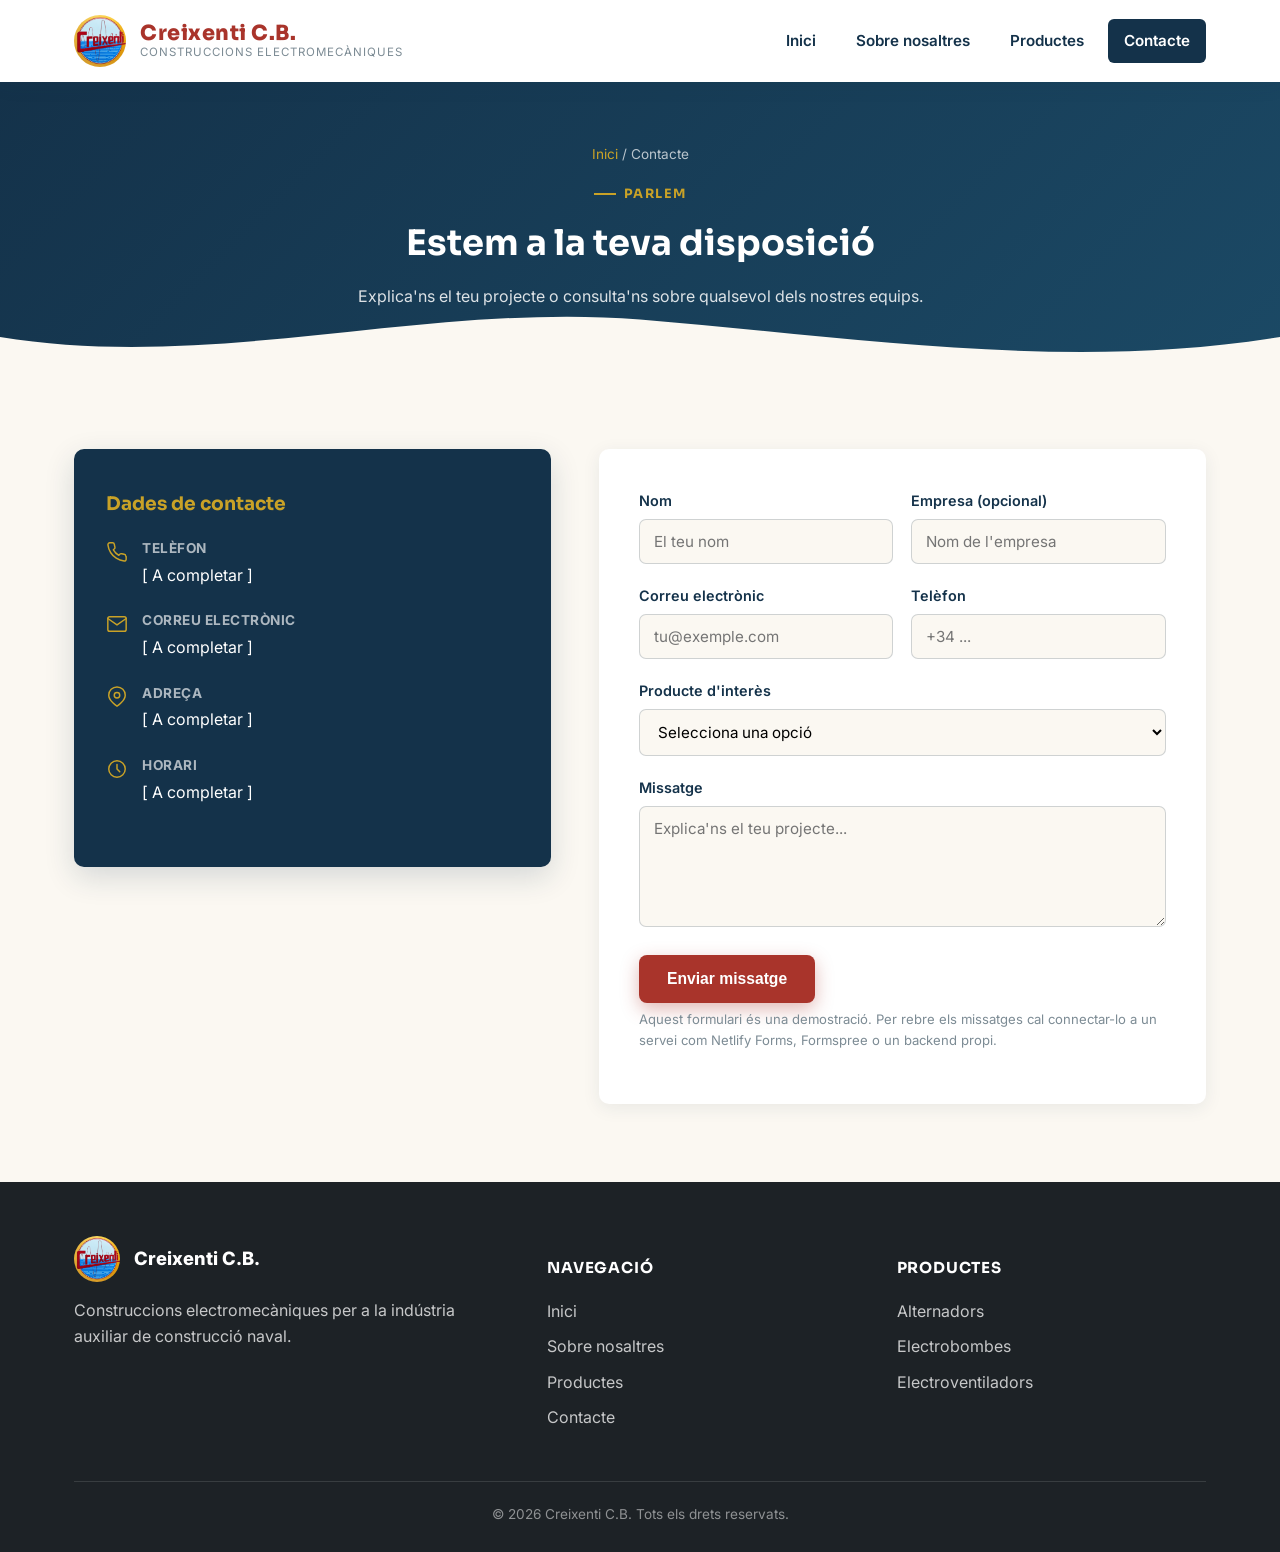
==== contacte.html @ 97d3668b "Crea la nova web de Creixenti C.B. Web estatica amb Inici, Sobre nosaltres, Productes i Contacte, am" ====
<!DOCTYPE html>
<html lang="ca" class="no-js">
<head>
<meta charset="UTF-8">
<script>document.documentElement.classList.replace("no-js","js");</script>
<meta name="viewport" content="width=device-width, initial-scale=1.0">
<title>Contacte — Creixenti C.B.</title>
<meta name="description" content="Contacta amb Creixenti C.B. per a consultes sobre alternadors, electrobombes i electroventiladors per a la indústria naval.">
<link rel="icon" href="images/logo-creixenticb.jpeg">
<link rel="preconnect" href="https://fonts.googleapis.com">
<link rel="preconnect" href="https://fonts.gstatic.com" crossorigin>
<link href="https://fonts.googleapis.com/css2?family=Sora:wght@600;700;800&family=Inter:wght@400;500;600;700&display=swap" rel="stylesheet">
<link rel="stylesheet" href="css/styles.css">
</head>
<body>

<header class="site-header">
  <div class="container">
    <a href="index.html" class="brand">
      <img src="images/logo-creixenticb.jpeg" alt="Logotip Creixenti C.B.">
      <span class="brand-text">
        <span class="brand-name">Creixenti C.B.</span>
        <span class="brand-tagline">Construccions Electromecàniques</span>
      </span>
    </a>
    <nav class="main-nav">
      <a href="index.html">Inici</a>
      <a href="sobre-nosaltres.html">Sobre nosaltres</a>
      <a href="productes.html">Productes</a>
      <a href="contacte.html" class="active">Contacte</a>
    </nav>
    <button class="nav-toggle" aria-label="Obrir menú">
      <span></span><span></span><span></span>
    </button>
  </div>
</header>
<div class="nav-overlay"></div>

<div class="page-header">
  <div class="container">
    <div class="breadcrumb"><a href="index.html">Inici</a> / Contacte</div>
    <span class="section-eyebrow">Parlem</span>
    <h1>Estem a la teva disposició</h1>
    <p>Explica'ns el teu projecte o consulta'ns sobre qualsevol dels nostres equips.</p>
  </div>
  <div class="wave-divider">
    <svg viewBox="0 0 1440 80" preserveAspectRatio="none"><path d="M0,40 C240,80 480,0 720,20 C960,40 1200,80 1440,40 L1440,80 L0,80 Z" fill="#FBF8F2"></path></svg>
  </div>
</div>

<section>
  <div class="container contact-layout">

    <div class="contact-info-card reveal">
      <h3>Dades de contacte</h3>

      <div class="contact-item">
        <svg class="icon" viewBox="0 0 24 24" fill="none" stroke="currentColor" stroke-width="1.6" stroke-linecap="round" stroke-linejoin="round">
          <path d="M22 16.9v3a2 2 0 0 1-2.2 2 19.8 19.8 0 0 1-8.6-3.1 19.5 19.5 0 0 1-6-6A19.8 19.8 0 0 1 2.1 4.2 2 2 0 0 1 4.1 2h3a2 2 0 0 1 2 1.7c.1.9.3 1.8.6 2.7a2 2 0 0 1-.5 2.1L8 9.6a16 16 0 0 0 6 6l1-1.2a2 2 0 0 1 2.1-.5c.9.3 1.8.5 2.7.6a2 2 0 0 1 1.7 2Z"></path>
        </svg>
        <div>
          <strong>Telèfon</strong>
          <span>[ A completar ]</span>
        </div>
      </div>

      <div class="contact-item">
        <svg class="icon" viewBox="0 0 24 24" fill="none" stroke="currentColor" stroke-width="1.6" stroke-linecap="round" stroke-linejoin="round">
          <rect x="2" y="4" width="20" height="16" rx="2"></rect>
          <path d="m22 6-10 7L2 6"></path>
        </svg>
        <div>
          <strong>Correu electrònic</strong>
          <span>[ A completar ]</span>
        </div>
      </div>

      <div class="contact-item">
        <svg class="icon" viewBox="0 0 24 24" fill="none" stroke="currentColor" stroke-width="1.6" stroke-linecap="round" stroke-linejoin="round">
          <path d="M21 10c0 6-9 12-9 12s-9-6-9-12a9 9 0 0 1 18 0Z"></path>
          <circle cx="12" cy="10" r="3"></circle>
        </svg>
        <div>
          <strong>Adreça</strong>
          <span>[ A completar ]</span>
        </div>
      </div>

      <div class="contact-item">
        <svg class="icon" viewBox="0 0 24 24" fill="none" stroke="currentColor" stroke-width="1.6" stroke-linecap="round" stroke-linejoin="round">
          <circle cx="12" cy="12" r="9"></circle>
          <path d="M12 7v5l3 3"></path>
        </svg>
        <div>
          <strong>Horari</strong>
          <span>[ A completar ]</span>
        </div>
      </div>

    </div>

    <div class="contact-form reveal">
      <div class="form-success">Gràcies pel teu missatge! Ens posarem en contacte amb tu el més aviat possible.</div>
      <form>
        <div class="form-row">
          <div class="form-group">
            <label for="nom">Nom</label>
            <input type="text" id="nom" name="nom" placeholder="El teu nom" required>
          </div>
          <div class="form-group">
            <label for="empresa">Empresa (opcional)</label>
            <input type="text" id="empresa" name="empresa" placeholder="Nom de l'empresa">
          </div>
        </div>
        <div class="form-row">
          <div class="form-group">
            <label for="email">Correu electrònic</label>
            <input type="email" id="email" name="email" placeholder="tu@exemple.com" required>
          </div>
          <div class="form-group">
            <label for="telefon">Telèfon</label>
            <input type="tel" id="telefon" name="telefon" placeholder="+34 ...">
          </div>
        </div>
        <div class="form-group">
          <label for="producte">Producte d'interès</label>
          <select id="producte" name="producte">
            <option value="">Selecciona una opció</option>
            <option value="alternadors">Alternadors</option>
            <option value="electrobombes">Electrobombes</option>
            <option value="electroventiladors">Electroventiladors</option>
            <option value="altres">Altres consultes</option>
          </select>
        </div>
        <div class="form-group">
          <label for="missatge">Missatge</label>
          <textarea id="missatge" name="missatge" rows="5" placeholder="Explica'ns el teu projecte..." required></textarea>
        </div>
        <button type="submit" class="btn btn-primary">Enviar missatge</button>
        <p class="form-note">Aquest formulari és una demostració. Per rebre els missatges cal connectar-lo a un servei com Netlify Forms, Formspree o un backend propi.</p>
      </form>
    </div>

  </div>
</section>

<footer class="site-footer">
  <div class="container">
    <div class="footer-grid">
      <div>
        <div class="footer-brand">
          <img src="images/logo-creixenticb.jpeg" alt="Creixenti C.B.">
          <span>Creixenti C.B.</span>
        </div>
        <p>Construccions electromecàniques per a la indústria auxiliar de construcció naval.</p>
      </div>
      <div>
        <h4>Navegació</h4>
        <ul>
          <li><a href="index.html">Inici</a></li>
          <li><a href="sobre-nosaltres.html">Sobre nosaltres</a></li>
          <li><a href="productes.html">Productes</a></li>
          <li><a href="contacte.html">Contacte</a></li>
        </ul>
      </div>
      <div>
        <h4>Productes</h4>
        <ul>
          <li><a href="productes.html#alternadors">Alternadors</a></li>
          <li><a href="productes.html#electrobombes">Electrobombes</a></li>
          <li><a href="productes.html#electroventiladors">Electroventiladors</a></li>
        </ul>
      </div>
    </div>
    <div class="footer-bottom">
      &copy; <span id="year"></span> Creixenti C.B. Tots els drets reservats.
    </div>
  </div>
</footer>

<script src="js/script.js"></script>
<script>document.getElementById("year").textContent = new Date().getFullYear();</script>
</body>
</html>
---- css/styles.css ----
/* ============================================
   Creixenti C.B. — Estils globals
   Paleta extreta del logotip:
   Daurat #C9A227 · Vermell #A9342B · Blau #1B4965 · Gris #7C8B94
   ============================================ */

:root {
  --color-gold: #C9A227;
  --color-gold-dark: #A5821C;
  --color-red: #A9342B;
  --color-red-dark: #832620;
  --color-navy: #14324A;
  --color-navy-light: #1B4965;
  --color-grey: #7C8B94;
  --color-cream: #FBF8F2;
  --color-ink: #1D2226;
  --color-white: #FFFFFF;

  --font-base: "Inter", -apple-system, BlinkMacSystemFont, "Segoe UI", Roboto, Helvetica, Arial, sans-serif;
  --font-heading: "Sora", var(--font-base);

  --max-width: 1180px;
  --radius: 10px;
  --shadow: 0 4px 18px rgba(20, 50, 74, 0.08);
  --shadow-strong: 0 10px 30px rgba(20, 50, 74, 0.16);
}

* {
  box-sizing: border-box;
}

html {
  scroll-behavior: smooth;
}

body {
  margin: 0;
  font-family: var(--font-base);
  color: var(--color-ink);
  background: var(--color-cream);
  line-height: 1.6;
}

img {
  max-width: 100%;
  display: block;
}

h1, h2, h3, h4,
.brand-name, .stat-number,
.hero-eyebrow, .section-eyebrow, .product-tag {
  font-family: var(--font-heading);
}

@media (prefers-reduced-motion: reduce) {
  * {
    animation-duration: 0.001ms !important;
    animation-iteration-count: 1 !important;
    transition-duration: 0.001ms !important;
    scroll-behavior: auto !important;
  }
}

a {
  color: inherit;
}

.container {
  width: 100%;
  max-width: var(--max-width);
  margin: 0 auto;
  padding: 0 24px;
}

/* ---------- Header ---------- */

.site-header {
  position: sticky;
  top: 0;
  z-index: 100;
  background: var(--color-white);
  box-shadow: var(--shadow);
  transition: box-shadow 0.25s ease;
}

.site-header.scrolled {
  box-shadow: 0 10px 28px rgba(20, 50, 74, 0.16);
}

.site-header .container {
  display: flex;
  align-items: center;
  justify-content: space-between;
  height: 82px;
  transition: height 0.25s ease;
}

.site-header.scrolled .container {
  height: 68px;
}

.brand {
  display: flex;
  align-items: center;
  gap: 14px;
  text-decoration: none;
  color: var(--color-navy);
}

.brand img {
  height: 52px;
  width: 52px;
  border-radius: 50%;
  object-fit: cover;
}

.brand-text {
  display: flex;
  flex-direction: column;
  line-height: 1.15;
}

.brand-name {
  font-weight: 800;
  font-size: 1.3rem;
  color: var(--color-red);
  letter-spacing: 0.5px;
}

.brand-tagline {
  font-size: 0.72rem;
  color: var(--color-grey);
  text-transform: uppercase;
  letter-spacing: 1px;
}

.main-nav {
  display: flex;
  gap: 8px;
}

.main-nav a {
  text-decoration: none;
  font-weight: 600;
  font-size: 0.95rem;
  color: var(--color-navy);
  padding: 10px 16px;
  border-radius: 6px;
  transition: background 0.2s ease, color 0.2s ease;
}

.main-nav a:hover,
.main-nav a.active {
  background: var(--color-navy);
  color: var(--color-white);
}

.nav-toggle {
  display: none;
  flex-direction: column;
  gap: 5px;
  background: none;
  border: none;
  cursor: pointer;
  padding: 8px;
  z-index: 111;
}

.nav-toggle span {
  width: 26px;
  height: 3px;
  background: var(--color-navy);
  border-radius: 2px;
  transition: transform 0.25s ease, opacity 0.2s ease;
}

.nav-toggle.active span:nth-child(1) {
  transform: translateY(8px) rotate(45deg);
}

.nav-toggle.active span:nth-child(2) {
  opacity: 0;
}

.nav-toggle.active span:nth-child(3) {
  transform: translateY(-8px) rotate(-45deg);
}

.nav-overlay {
  position: fixed;
  inset: 0;
  background: rgba(14, 32, 46, 0.5);
  opacity: 0;
  pointer-events: none;
  transition: opacity 0.25s ease;
  z-index: 105;
}

.nav-overlay.visible {
  opacity: 1;
  pointer-events: auto;
}

body.nav-locked {
  overflow: hidden;
}

/* ---------- Hero ---------- */

.hero {
  background: linear-gradient(135deg, var(--color-navy) 0%, var(--color-navy-light) 60%, #276187 100%);
  color: var(--color-white);
  padding: 90px 0 100px;
  position: relative;
  overflow: hidden;
}

.hero::after {
  content: "";
  position: absolute;
  inset: 0;
  background-image:
    repeating-linear-gradient(180deg, rgba(255,255,255,0.05) 0px, rgba(255,255,255,0.05) 2px, transparent 2px, transparent 26px);
  pointer-events: none;
}

.hero .container {
  position: relative;
  z-index: 1;
  display: flex;
  align-items: center;
  gap: 56px;
  flex-wrap: wrap;
}

.hero-blob {
  position: absolute;
  border-radius: 50%;
  filter: blur(60px);
  z-index: 0;
  pointer-events: none;
}

.hero-blob-gold {
  width: 320px;
  height: 320px;
  top: -100px;
  right: 8%;
  background: radial-gradient(circle, rgba(201, 162, 39, 0.35), transparent 70%);
}

.hero-blob-blue {
  width: 380px;
  height: 380px;
  bottom: -160px;
  left: -80px;
  background: radial-gradient(circle, rgba(124, 139, 148, 0.3), transparent 70%);
}

.hero-content {
  flex: 1 1 420px;
}

.hero-eyebrow {
  display: inline-block;
  background: var(--color-gold);
  color: var(--color-ink);
  font-weight: 700;
  font-size: 0.78rem;
  text-transform: uppercase;
  letter-spacing: 1px;
  padding: 6px 14px;
  border-radius: 30px;
  margin-bottom: 18px;
}

.hero h1 {
  font-size: clamp(2rem, 4.2vw, 2.9rem);
  line-height: 1.15;
  margin: 0 0 18px;
}

.hero p {
  font-size: 1.1rem;
  color: rgba(255,255,255,0.88);
  max-width: 540px;
  margin: 0 0 30px;
}

.hero-logo-wrap {
  flex: 0 0 auto;
  display: flex;
  align-items: center;
  justify-content: center;
}

.hero-logo-wrap img {
  width: 220px;
  height: 220px;
  border-radius: 50%;
  object-fit: cover;
  box-shadow: var(--shadow-strong);
  border: 6px solid rgba(255,255,255,0.15);
}

/* ---------- Buttons ---------- */

.btn {
  display: inline-flex;
  align-items: center;
  gap: 8px;
  padding: 13px 26px;
  border-radius: 8px;
  font-weight: 700;
  text-decoration: none;
  font-size: 0.98rem;
  border: 2px solid transparent;
  cursor: pointer;
  transition: transform 0.15s ease, box-shadow 0.15s ease, background 0.15s ease;
}

.btn:hover {
  transform: translateY(-2px);
}

.btn-primary {
  background: var(--color-red);
  color: var(--color-white);
  box-shadow: 0 6px 18px rgba(169, 52, 43, 0.35);
}

.btn-primary:hover {
  background: var(--color-red-dark);
}

.btn-secondary {
  background: transparent;
  color: var(--color-white);
  border-color: rgba(255,255,255,0.6);
}

.btn-secondary:hover {
  background: rgba(255,255,255,0.12);
}

.btn-gold {
  background: var(--color-gold);
  color: var(--color-ink);
  box-shadow: 0 6px 18px rgba(201, 162, 39, 0.35);
}

.btn-gold:hover {
  background: var(--color-gold-dark);
}

/* ---------- Sections ---------- */

section {
  padding: 78px 0;
}

.section-alt {
  background: var(--color-white);
}

.section-header {
  text-align: center;
  max-width: 680px;
  margin: 0 auto 48px;
}

.section-eyebrow {
  color: var(--color-red);
  font-weight: 700;
  text-transform: uppercase;
  letter-spacing: 1.5px;
  font-size: 0.8rem;
}

.section-header h2 {
  font-size: 2rem;
  color: var(--color-navy);
  margin: 10px 0 14px;
}

.section-header p {
  color: var(--color-grey);
  font-size: 1.05rem;
}

.section-eyebrow::before {
  content: "";
  display: inline-block;
  width: 22px;
  height: 2px;
  margin-right: 8px;
  vertical-align: middle;
  background: currentColor;
}

/* ---------- Wave dividers ---------- */

.wave-divider {
  position: absolute;
  left: 0;
  right: 0;
  bottom: -1px;
  line-height: 0;
  z-index: 1;
  pointer-events: none;
}

.wave-divider svg {
  width: 100%;
  height: 70px;
  display: block;
}

/* ---------- Scroll reveal ---------- */

.reveal {
  transition: opacity 0.7s ease, transform 0.7s ease;
}

html.js .reveal {
  opacity: 0;
  transform: translateY(28px);
}

html.js .reveal.is-visible {
  opacity: 1;
  transform: none;
}

.grid-3 .reveal:nth-child(2),
.values-grid .reveal:nth-child(2) { transition-delay: 0.08s; }
.grid-3 .reveal:nth-child(3),
.values-grid .reveal:nth-child(3) { transition-delay: 0.16s; }
.values-grid .reveal:nth-child(4) { transition-delay: 0.24s; }
.values-grid .reveal:nth-child(5) { transition-delay: 0.32s; }
.values-grid .reveal:nth-child(6) { transition-delay: 0.4s; }

/* ---------- Cards ---------- */

.grid-3 {
  display: grid;
  grid-template-columns: repeat(3, 1fr);
  gap: 28px;
}

.card {
  background: var(--color-white);
  border-radius: var(--radius);
  padding: 34px 28px;
  box-shadow: var(--shadow);
  transition: transform 0.2s ease, box-shadow 0.2s ease;
  border-top: 4px solid var(--color-gold);
}

.card:hover {
  transform: translateY(-6px);
  box-shadow: var(--shadow-strong);
}

.icon-badge {
  width: 64px;
  height: 64px;
  border-radius: 16px;
  background: linear-gradient(135deg, rgba(201, 162, 39, 0.18), rgba(20, 50, 74, 0.08));
  display: flex;
  align-items: center;
  justify-content: center;
  margin-bottom: 20px;
  transition: transform 0.3s ease;
}

.card:hover .icon-badge {
  transform: scale(1.08) rotate(-4deg);
}

.card-icon {
  width: 30px;
  height: 30px;
  color: var(--color-navy);
}

.card h3 {
  color: var(--color-navy);
  font-size: 1.25rem;
  margin: 0 0 12px;
}

.card p {
  color: var(--color-grey);
  margin: 0 0 18px;
  font-size: 0.97rem;
}

.card-link {
  display: inline-flex;
  align-items: center;
  gap: 5px;
  font-weight: 700;
  color: var(--color-red);
  text-decoration: none;
  font-size: 0.92rem;
}

.card-link:hover {
  text-decoration: underline;
}

.card-link .arrow {
  display: inline-block;
  transition: transform 0.2s ease;
}

.card-link:hover .arrow {
  transform: translateX(5px);
}

/* ---------- Stats strip ---------- */

.stats {
  position: relative;
  overflow: hidden;
  background: var(--color-navy);
  color: var(--color-white);
  padding: 44px 0;
}

.stats .container {
  display: grid;
  grid-template-columns: repeat(4, 1fr);
  gap: 24px;
  text-align: center;
}

.stat-number {
  font-size: 2.1rem;
  font-weight: 800;
  color: var(--color-gold);
}

.stat-label {
  font-size: 0.85rem;
  color: rgba(255,255,255,0.75);
  text-transform: uppercase;
  letter-spacing: 0.5px;
  margin-top: 6px;
}

/* ---------- About preview / two-column ---------- */

.two-col {
  display: flex;
  align-items: center;
  gap: 56px;
  flex-wrap: wrap;
}

.two-col > * {
  flex: 1 1 420px;
}

.two-col h2 {
  color: var(--color-navy);
  font-size: 2rem;
  margin-top: 0;
}

.two-col p {
  color: var(--color-grey);
}

.feature-list {
  list-style: none;
  margin: 24px 0;
  padding: 0;
}

.feature-list li {
  display: flex;
  align-items: flex-start;
  gap: 12px;
  margin-bottom: 14px;
  font-weight: 600;
  color: var(--color-ink);
}

.feature-list li::before {
  content: "";
  flex: 0 0 auto;
  width: 10px;
  height: 10px;
  margin-top: 6px;
  border-radius: 50%;
  background: var(--color-gold);
}

.panel-visual {
  position: relative;
  overflow: hidden;
  background: linear-gradient(135deg, var(--color-navy), var(--color-navy-light));
  border-radius: var(--radius);
  padding: 40px;
  color: var(--color-white);
  box-shadow: var(--shadow-strong);
}

.panel-visual::after {
  content: "";
  position: absolute;
  top: -60px;
  right: -60px;
  width: 240px;
  height: 240px;
  border: 2px solid rgba(201, 162, 39, 0.28);
  border-radius: 50%;
  pointer-events: none;
}

.panel-visual > * {
  position: relative;
  z-index: 1;
}

/* ---------- CTA banner ---------- */

.cta-banner {
  background: linear-gradient(120deg, var(--color-red), var(--color-red-dark));
  color: var(--color-white);
  text-align: center;
  padding: 64px 0;
}

.cta-banner h2 {
  font-size: 1.9rem;
  margin: 0 0 14px;
}

.cta-banner p {
  color: rgba(255,255,255,0.9);
  margin: 0 0 28px;
}

/* ---------- Page header (subpages) ---------- */

.page-header {
  position: relative;
  overflow: hidden;
  background: linear-gradient(135deg, var(--color-navy), var(--color-navy-light));
  color: var(--color-white);
  padding: 62px 0;
  text-align: center;
}

.page-header .section-eyebrow {
  color: var(--color-gold);
}

.page-header h1 {
  font-size: 2.2rem;
  margin: 10px 0 12px;
}

.page-header p {
  color: rgba(255,255,255,0.85);
  max-width: 620px;
  margin: 0 auto;
}

.breadcrumb {
  font-size: 0.85rem;
  color: rgba(255,255,255,0.7);
  margin-bottom: 14px;
}

.breadcrumb a {
  color: var(--color-gold);
  text-decoration: none;
}

/* ---------- Product blocks ---------- */

.product-block {
  display: flex;
  gap: 48px;
  align-items: center;
  padding: 56px 0;
  flex-wrap: wrap;
  border-bottom: 1px solid rgba(124, 139, 148, 0.25);
}

.product-block:last-child {
  border-bottom: none;
}

.product-block.reverse {
  flex-direction: row-reverse;
}

.product-visual,
.product-info {
  flex: 1 1 420px;
}

.product-visual {
  position: relative;
  overflow: hidden;
  background: var(--color-white);
  border-radius: var(--radius);
  box-shadow: var(--shadow);
  padding: 40px;
  display: flex;
  align-items: center;
  justify-content: center;
  border: 1px solid rgba(124,139,148,0.18);
}

.product-visual::before {
  content: "";
  position: absolute;
  width: 220px;
  height: 220px;
  border-radius: 50%;
  background: radial-gradient(circle, rgba(201, 162, 39, 0.18), transparent 70%);
  z-index: 0;
}

.product-visual svg {
  position: relative;
  z-index: 1;
  width: 100%;
  max-width: 260px;
  height: auto;
  animation: floatY 4s ease-in-out infinite;
}

@keyframes floatY {
  0%, 100% { transform: translateY(0); }
  50% { transform: translateY(-10px); }
}

.product-tag {
  display: inline-block;
  background: rgba(201,162,39,0.15);
  color: var(--color-gold-dark);
  font-weight: 700;
  font-size: 0.75rem;
  text-transform: uppercase;
  letter-spacing: 1px;
  padding: 5px 12px;
  border-radius: 20px;
  margin-bottom: 14px;
}

.product-info h2 {
  color: var(--color-navy);
  font-size: 1.7rem;
  margin: 0 0 14px;
}

.product-info p {
  color: var(--color-grey);
  margin-bottom: 20px;
}

.spec-table {
  width: 100%;
  border-collapse: collapse;
  margin-top: 8px;
}

.spec-table tr {
  border-bottom: 1px solid rgba(124,139,148,0.2);
}

.spec-table td {
  padding: 10px 0;
  font-size: 0.95rem;
}

.spec-table td:first-child {
  color: var(--color-grey);
  font-weight: 600;
  width: 45%;
}

.spec-table td:last-child {
  color: var(--color-ink);
  font-weight: 700;
}

/* ---------- Values grid (about page) ---------- */

.values-grid {
  display: grid;
  grid-template-columns: repeat(3, 1fr);
  gap: 24px;
}

.value-card {
  text-align: center;
  padding: 30px 20px;
}

.value-card .card-icon {
  margin: 0 auto 18px;
}

/* ---------- Contact ---------- */

.contact-layout {
  display: grid;
  grid-template-columns: 1.1fr 1.4fr;
  gap: 48px;
  align-items: start;
}

.contact-info-card {
  background: var(--color-navy);
  color: var(--color-white);
  border-radius: var(--radius);
  padding: 40px 32px;
  box-shadow: var(--shadow-strong);
}

.contact-info-card h3 {
  color: var(--color-gold);
  margin-top: 0;
}

.contact-item {
  display: flex;
  gap: 14px;
  margin-bottom: 22px;
  align-items: flex-start;
}

.contact-item .icon {
  flex: 0 0 auto;
  width: 22px;
  height: 22px;
  color: var(--color-gold);
  margin-top: 3px;
}

.contact-item strong {
  display: block;
  font-size: 0.85rem;
  text-transform: uppercase;
  letter-spacing: 0.5px;
  color: rgba(255,255,255,0.65);
  margin-bottom: 3px;
}

.contact-form {
  background: var(--color-white);
  border-radius: var(--radius);
  box-shadow: var(--shadow);
  padding: 40px;
}

.form-row {
  display: grid;
  grid-template-columns: 1fr 1fr;
  gap: 18px;
}

.form-group {
  margin-bottom: 20px;
}

.form-group label {
  display: block;
  font-weight: 600;
  font-size: 0.9rem;
  margin-bottom: 7px;
  color: var(--color-navy);
}

.form-group input,
.form-group textarea,
.form-group select {
  width: 100%;
  padding: 12px 14px;
  border: 1.5px solid rgba(124,139,148,0.35);
  border-radius: 7px;
  font-family: inherit;
  font-size: 0.95rem;
  background: var(--color-cream);
  transition: border-color 0.2s ease;
}

.form-group input:focus,
.form-group textarea:focus,
.form-group select:focus {
  outline: none;
  border-color: var(--color-navy-light);
}

.form-note {
  font-size: 0.82rem;
  color: var(--color-grey);
  margin-top: 6px;
}

.form-success {
  display: none;
  background: rgba(201,162,39,0.15);
  border: 1.5px solid var(--color-gold);
  color: var(--color-gold-dark);
  padding: 14px 18px;
  border-radius: 8px;
  font-weight: 600;
  margin-bottom: 20px;
}

.form-success.visible {
  display: block;
}

.map-embed {
  border-radius: var(--radius);
  overflow: hidden;
  box-shadow: var(--shadow);
  margin-top: 28px;
}

.map-embed iframe {
  width: 100%;
  height: 320px;
  border: 0;
  display: block;
}

/* ---------- Footer ---------- */

.site-footer {
  background: var(--color-ink);
  color: rgba(255,255,255,0.75);
  padding: 54px 0 26px;
}

.footer-grid {
  display: grid;
  grid-template-columns: 1.4fr 1fr 1fr;
  gap: 40px;
  margin-bottom: 40px;
}

.footer-brand {
  display: flex;
  gap: 14px;
  align-items: center;
  margin-bottom: 14px;
}

.footer-brand img {
  height: 46px;
  width: 46px;
  border-radius: 50%;
}

.footer-brand span {
  font-weight: 800;
  font-size: 1.15rem;
  color: var(--color-white);
}

.site-footer h4 {
  color: var(--color-white);
  font-size: 0.95rem;
  text-transform: uppercase;
  letter-spacing: 0.8px;
  margin-bottom: 18px;
}

.site-footer ul {
  list-style: none;
  padding: 0;
  margin: 0;
}

.site-footer ul li {
  margin-bottom: 10px;
}

.site-footer a {
  text-decoration: none;
  color: rgba(255,255,255,0.75);
  transition: color 0.2s ease;
}

.site-footer a:hover {
  color: var(--color-gold);
}

.footer-bottom {
  border-top: 1px solid rgba(255,255,255,0.12);
  padding-top: 22px;
  text-align: center;
  font-size: 0.85rem;
  color: rgba(255,255,255,0.5);
}

/* ---------- Responsive ---------- */

@media (max-width: 900px) {
  .grid-3,
  .values-grid {
    grid-template-columns: 1fr 1fr;
  }

  .contact-layout {
    grid-template-columns: 1fr;
  }

  .footer-grid {
    grid-template-columns: 1fr 1fr;
  }
}

@media (max-width: 760px) {
  .main-nav {
    position: fixed;
    top: 0;
    right: 0;
    height: 100vh;
    width: min(78vw, 320px);
    background: var(--color-white);
    flex-direction: column;
    align-items: flex-start;
    padding: 110px 30px 40px;
    box-shadow: -10px 0 30px rgba(20, 50, 74, 0.2);
    transform: translateX(100%);
    transition: transform 0.3s ease;
    z-index: 108;
  }

  .main-nav.open {
    transform: translateX(0);
  }

  .main-nav a {
    width: 100%;
    font-size: 1.05rem;
    padding: 14px 8px;
    border-bottom: 1px solid rgba(124, 139, 148, 0.18);
    border-radius: 0;
  }

  .main-nav a:hover,
  .main-nav a.active {
    background: none;
    color: var(--color-red);
  }

  .nav-toggle {
    display: flex;
  }

  .hero h1 {
    font-size: 2rem;
  }

  .hero .container {
    flex-direction: column-reverse;
    text-align: center;
  }

  .hero p {
    margin-left: auto;
    margin-right: auto;
  }

  .stats .container {
    grid-template-columns: 1fr 1fr;
  }

  .grid-3,
  .values-grid,
  .footer-grid {
    grid-template-columns: 1fr;
  }

  .two-col {
    flex-direction: column;
  }

  .product-block,
  .product-block.reverse {
    flex-direction: column;
  }

  .form-row {
    grid-template-columns: 1fr;
  }
}
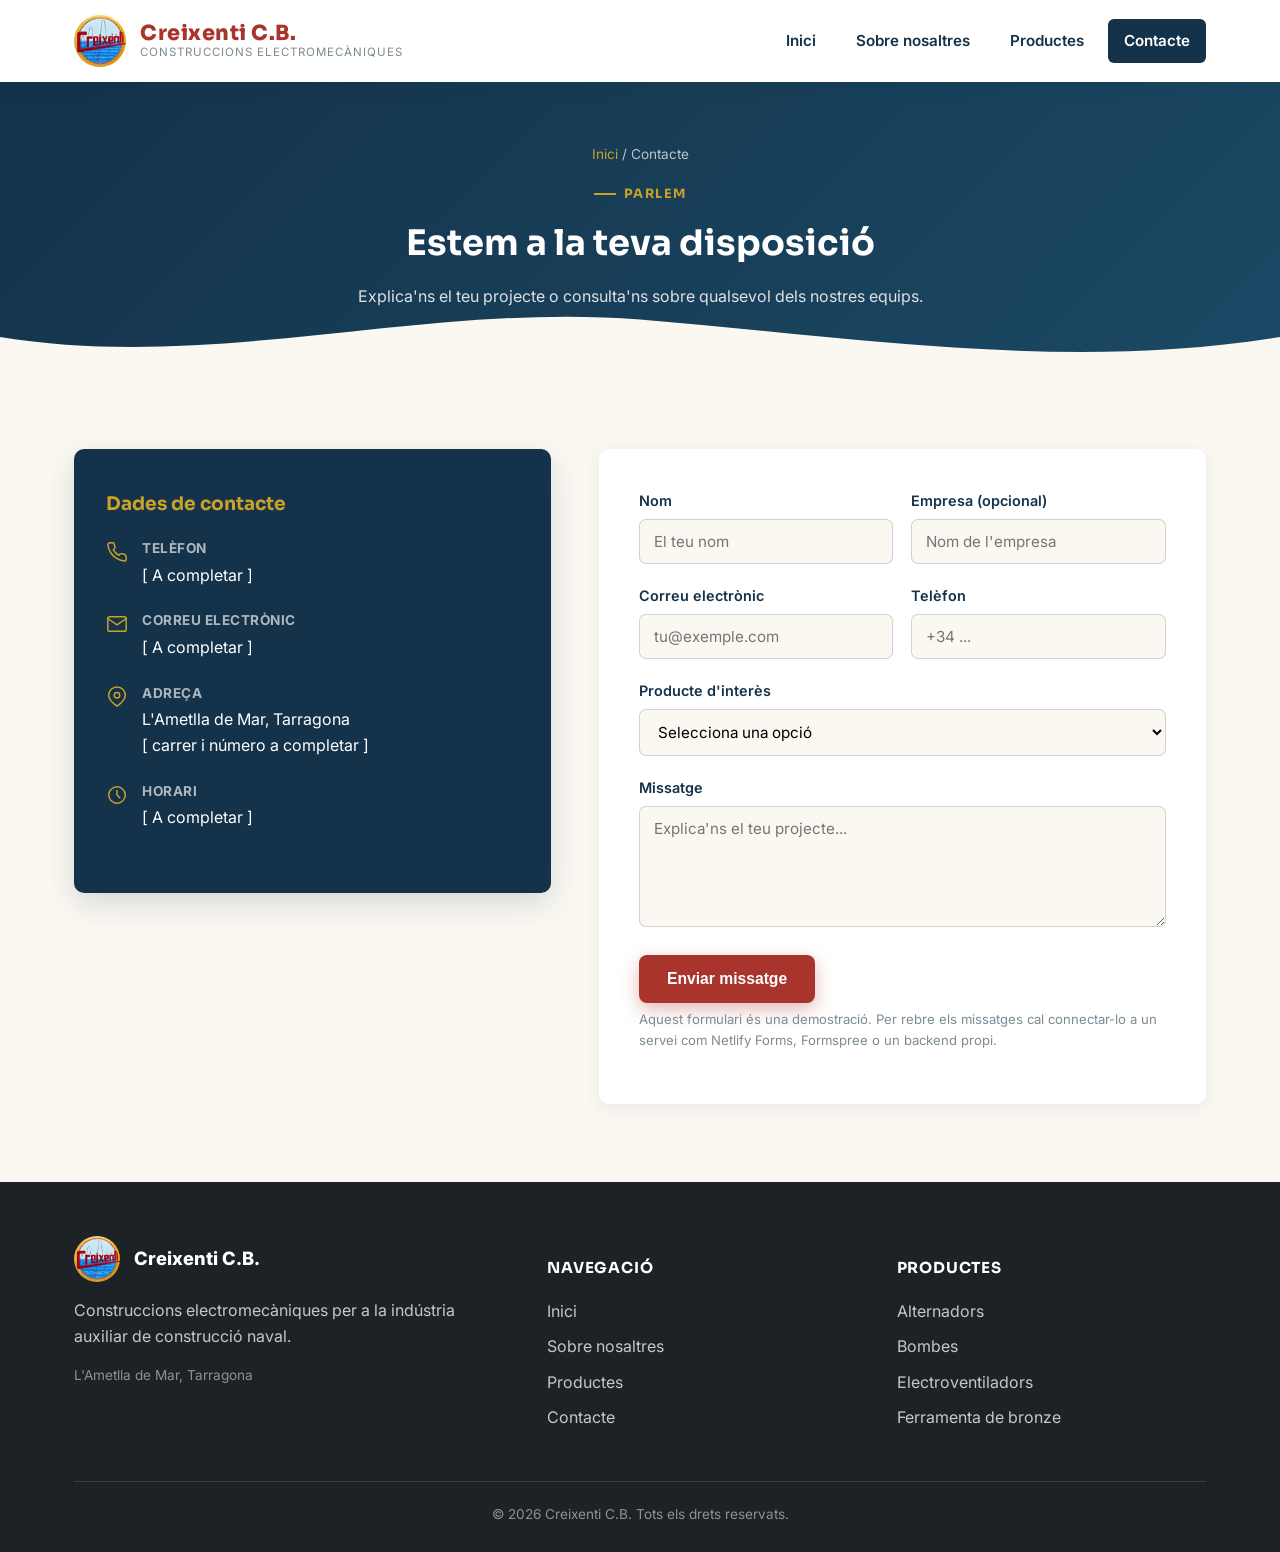
==== commit 15871ea4: "Amplia el catàleg amb fotos reals de producte extretes del PDF de l'empresa Afegeix la gamma complet" ====
--- a/contacte.html
+++ b/contacte.html
@@ -5,7 +5,7 @@
 <script>document.documentElement.classList.replace("no-js","js");</script>
 <meta name="viewport" content="width=device-width, initial-scale=1.0">
 <title>Contacte — Creixenti C.B.</title>
-<meta name="description" content="Contacta amb Creixenti C.B. per a consultes sobre alternadors, electrobombes i electroventiladors per a la indústria naval.">
+<meta name="description" content="Contacta amb Creixenti C.B., a L'Ametlla de Mar, per a consultes sobre alternadors, electrobombes, electroventiladors i ferramenta de bronze naval.">
 <link rel="icon" href="images/logo-creixenticb.jpeg">
 <link rel="preconnect" href="https://fonts.googleapis.com">
 <link rel="preconnect" href="https://fonts.gstatic.com" crossorigin>
@@ -82,7 +82,7 @@
         </svg>
         <div>
           <strong>Adreça</strong>
-          <span>[ A completar ]</span>
+          <span>L'Ametlla de Mar, Tarragona <br>[ carrer i número a completar ]</span>
         </div>
       </div>
 
@@ -127,8 +127,9 @@
           <select id="producte" name="producte">
             <option value="">Selecciona una opció</option>
             <option value="alternadors">Alternadors</option>
-            <option value="electrobombes">Electrobombes</option>
+            <option value="bombes">Bombes</option>
             <option value="electroventiladors">Electroventiladors</option>
+            <option value="bronze">Ferramenta de bronze naval</option>
             <option value="altres">Altres consultes</option>
           </select>
         </div>
@@ -153,6 +154,7 @@
           <span>Creixenti C.B.</span>
         </div>
         <p>Construccions electromecàniques per a la indústria auxiliar de construcció naval.</p>
+        <p class="footer-location">L'Ametlla de Mar, Tarragona</p>
       </div>
       <div>
         <h4>Navegació</h4>
@@ -167,8 +169,9 @@
         <h4>Productes</h4>
         <ul>
           <li><a href="productes.html#alternadors">Alternadors</a></li>
-          <li><a href="productes.html#electrobombes">Electrobombes</a></li>
+          <li><a href="productes.html#bombes">Bombes</a></li>
           <li><a href="productes.html#electroventiladors">Electroventiladors</a></li>
+          <li><a href="productes.html#bronze">Ferramenta de bronze</a></li>
         </ul>
       </div>
     </div>
--- a/css/styles.css
+++ b/css/styles.css
@@ -448,6 +448,12 @@
   gap: 28px;
 }
 
+.grid-4 {
+  display: grid;
+  grid-template-columns: repeat(4, 1fr);
+  gap: 26px;
+}
+
 .card {
   background: var(--color-white);
   border-radius: var(--radius);
@@ -792,6 +798,183 @@
   font-weight: 700;
 }
 
+.product-visual img {
+  position: relative;
+  z-index: 1;
+  width: 100%;
+  max-width: 280px;
+  height: auto;
+  border-radius: 6px;
+  animation: floatY 4s ease-in-out infinite;
+}
+
+/* ---------- Quick nav pills ---------- */
+
+.quick-nav {
+  display: flex;
+  flex-wrap: wrap;
+  gap: 10px;
+  justify-content: center;
+  margin-top: 26px;
+  position: relative;
+  z-index: 2;
+}
+
+.quick-nav a {
+  background: rgba(255, 255, 255, 0.1);
+  border: 1px solid rgba(255, 255, 255, 0.35);
+  color: var(--color-white);
+  padding: 8px 18px;
+  border-radius: 30px;
+  font-size: 0.85rem;
+  font-weight: 600;
+  text-decoration: none;
+  transition: background 0.2s ease, border-color 0.2s ease;
+}
+
+.quick-nav a:hover {
+  background: rgba(255, 255, 255, 0.22);
+  border-color: rgba(255, 255, 255, 0.6);
+}
+
+/* ---------- Category blocks & product photo cards ---------- */
+
+.category-block {
+  padding: 48px 0;
+  border-bottom: 1px solid rgba(124, 139, 148, 0.2);
+}
+
+.category-block:last-child {
+  border-bottom: none;
+}
+
+.category-header {
+  margin-bottom: 32px;
+}
+
+.category-header h2 {
+  color: var(--color-navy);
+  font-size: clamp(1.4rem, 2.6vw, 1.8rem);
+  margin: 10px 0 10px;
+}
+
+.category-header p {
+  color: var(--color-grey);
+  max-width: 640px;
+  margin: 0;
+}
+
+.category-sub {
+  color: var(--color-navy);
+  font-size: 1.05rem;
+  font-weight: 700;
+  margin: 36px 0 18px;
+}
+
+.category-sub:first-of-type {
+  margin-top: 0;
+}
+
+.product-grid {
+  display: grid;
+  grid-template-columns: repeat(3, 1fr);
+  gap: 26px;
+}
+
+.product-photo-card {
+  display: flex;
+  flex-direction: column;
+  background: var(--color-white);
+  border-radius: var(--radius);
+  box-shadow: var(--shadow);
+  border-top: 4px solid var(--color-gold);
+  overflow: hidden;
+  transition: transform 0.25s ease, box-shadow 0.25s ease;
+}
+
+.product-photo-card:hover {
+  transform: translateY(-6px);
+  box-shadow: var(--shadow-strong);
+}
+
+.product-photo-card .photo-frame {
+  background: #f1ede3;
+  height: 190px;
+  display: flex;
+  align-items: center;
+  justify-content: center;
+  padding: 16px;
+}
+
+.product-photo-card .photo-frame img {
+  max-width: 100%;
+  max-height: 100%;
+  object-fit: contain;
+}
+
+.product-photo-card .photo-body {
+  padding: 22px 24px 26px;
+}
+
+.product-photo-card h4 {
+  color: var(--color-navy);
+  font-size: 1.05rem;
+  margin: 0 0 8px;
+}
+
+.product-photo-card p {
+  color: var(--color-grey);
+  font-size: 0.9rem;
+  margin: 0 0 14px;
+}
+
+.spec-chips {
+  display: flex;
+  flex-wrap: wrap;
+  gap: 6px;
+}
+
+.spec-chip {
+  background: rgba(20, 50, 74, 0.07);
+  color: var(--color-navy);
+  font-size: 0.74rem;
+  font-weight: 700;
+  padding: 4px 11px;
+  border-radius: 20px;
+}
+
+.engineering-panel {
+  display: flex;
+  gap: 40px;
+  align-items: center;
+  background: var(--color-white);
+  border-radius: var(--radius);
+  box-shadow: var(--shadow);
+  padding: 32px;
+  margin-top: 48px;
+  flex-wrap: wrap;
+}
+
+.engineering-panel img {
+  flex: 1 1 420px;
+  border-radius: 8px;
+  border: 1px solid rgba(124, 139, 148, 0.2);
+}
+
+.engineering-panel .engineering-text {
+  flex: 1 1 280px;
+}
+
+.engineering-panel h3 {
+  color: var(--color-navy);
+  margin: 0 0 10px;
+}
+
+.engineering-panel p {
+  color: var(--color-grey);
+  margin: 0;
+}
+
 /* ---------- Values grid (about page) ---------- */
 
 .values-grid {
@@ -987,6 +1170,12 @@
   margin-bottom: 10px;
 }
 
+.footer-location {
+  color: rgba(255, 255, 255, 0.5);
+  font-size: 0.85rem;
+  margin-top: 10px;
+}
+
 .site-footer a {
   text-decoration: none;
   color: rgba(255,255,255,0.75);
@@ -1009,7 +1198,9 @@
 
 @media (max-width: 900px) {
   .grid-3,
-  .values-grid {
+  .grid-4,
+  .values-grid,
+  .product-grid {
     grid-template-columns: 1fr 1fr;
   }
 
@@ -1080,9 +1271,15 @@
   }
 
   .grid-3,
+  .grid-4,
   .values-grid,
-  .footer-grid {
+  .footer-grid,
+  .product-grid {
     grid-template-columns: 1fr;
+  }
+
+  .engineering-panel {
+    flex-direction: column;
   }
 
   .two-col {
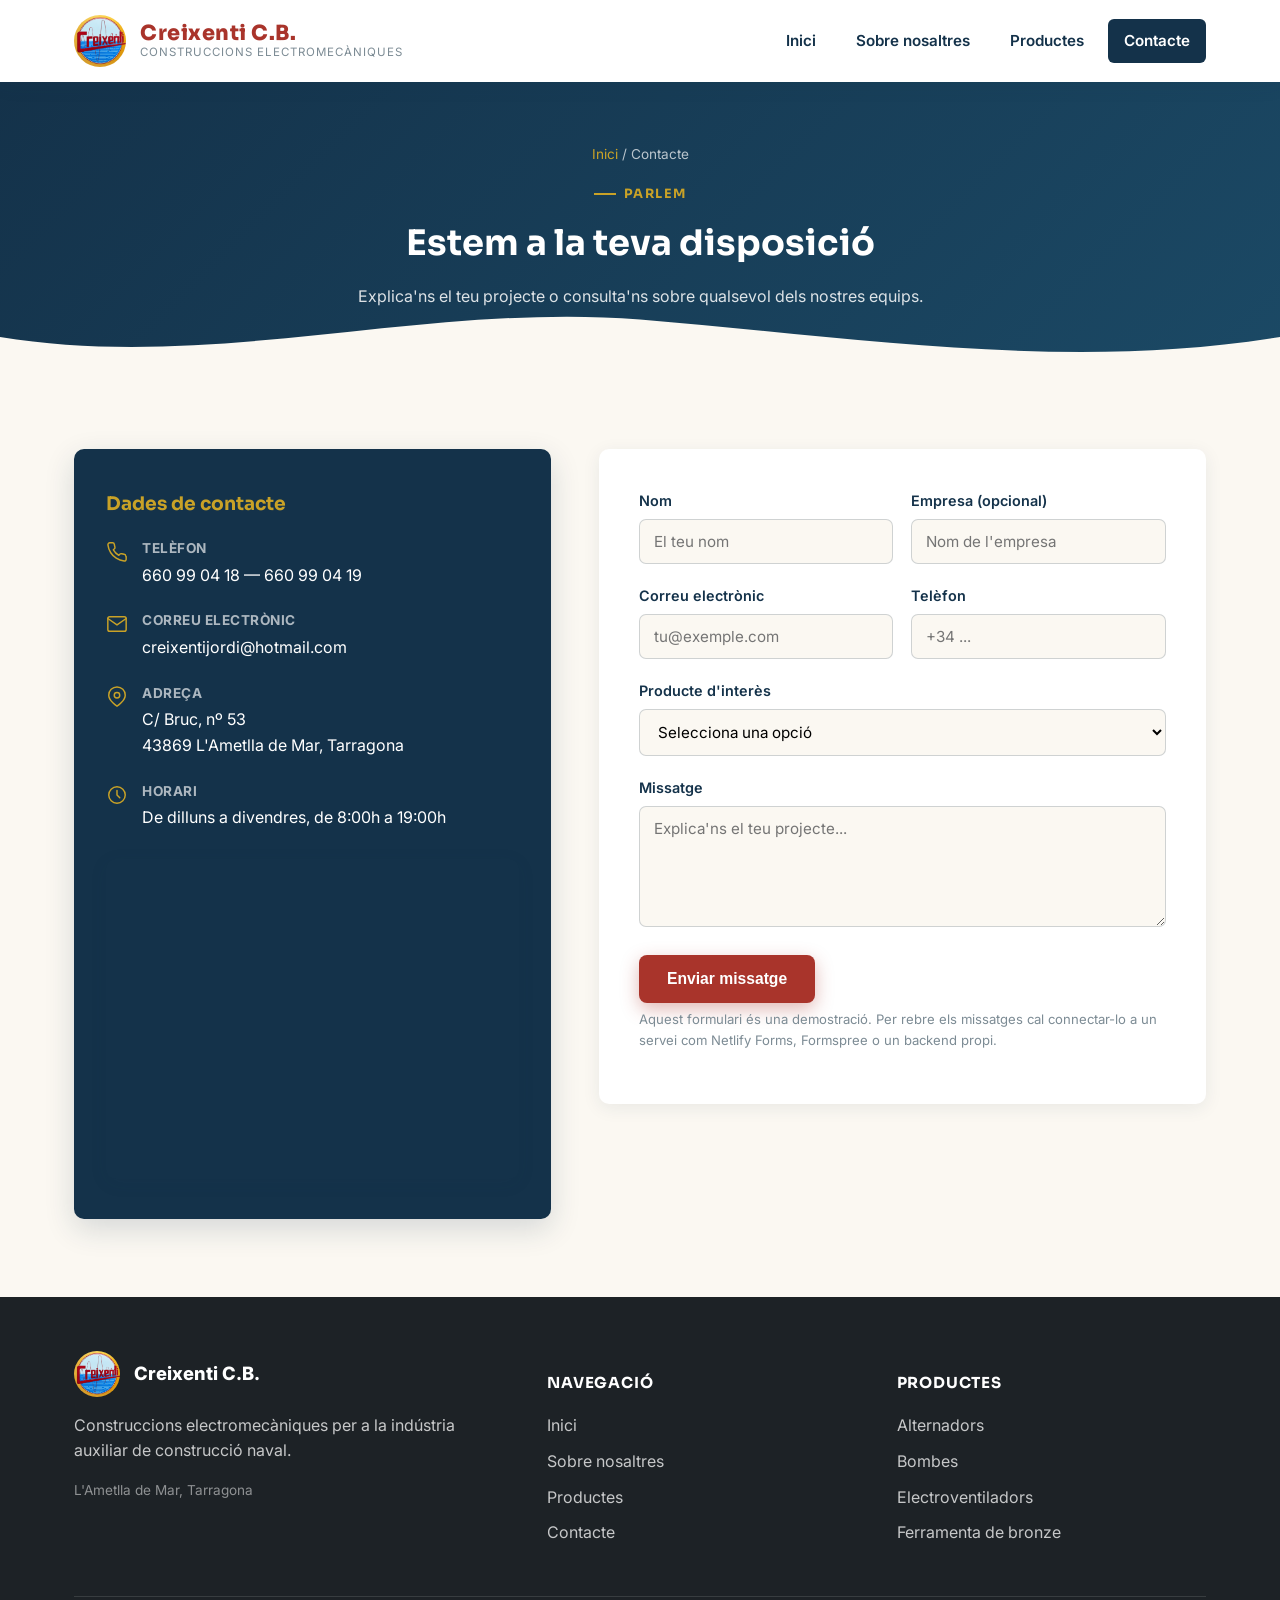
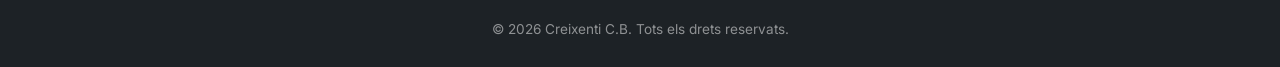
==== commit 2424ed94: "Completa les dades de contacte reals (telefons, correu, adreca i horari) Afegeix tambe un mapa incru" ====
--- a/contacte.html
+++ b/contacte.html
@@ -60,7 +60,7 @@
         </svg>
         <div>
           <strong>Telèfon</strong>
-          <span>[ A completar ]</span>
+          <span><a href="tel:+34660990418" style="color:inherit; text-decoration:none;">660 99 04 18</a> — <a href="tel:+34660990419" style="color:inherit; text-decoration:none;">660 99 04 19</a></span>
         </div>
       </div>
 
@@ -71,7 +71,7 @@
         </svg>
         <div>
           <strong>Correu electrònic</strong>
-          <span>[ A completar ]</span>
+          <span><a href="mailto:creixentijordi@hotmail.com" style="color:inherit; text-decoration:none;">creixentijordi@hotmail.com</a></span>
         </div>
       </div>
 
@@ -82,7 +82,7 @@
         </svg>
         <div>
           <strong>Adreça</strong>
-          <span>L'Ametlla de Mar, Tarragona <br>[ carrer i número a completar ]</span>
+          <span>C/ Bruc, nº 53<br>43869 L'Ametlla de Mar, Tarragona</span>
         </div>
       </div>
 
@@ -93,8 +93,12 @@
         </svg>
         <div>
           <strong>Horari</strong>
-          <span>[ A completar ]</span>
+          <span>De dilluns a divendres, de 8:00h a 19:00h</span>
         </div>
+      </div>
+
+      <div class="map-embed">
+        <iframe src="https://www.google.com/maps?q=Carrer%20del%20Bruc%2053%2C%2043869%20L'Ametlla%20de%20Mar%2C%20Tarragona&output=embed" loading="lazy" referrerpolicy="no-referrer-when-downgrade" title="Ubicació de Creixenti C.B. a L'Ametlla de Mar"></iframe>
       </div>
 
     </div>
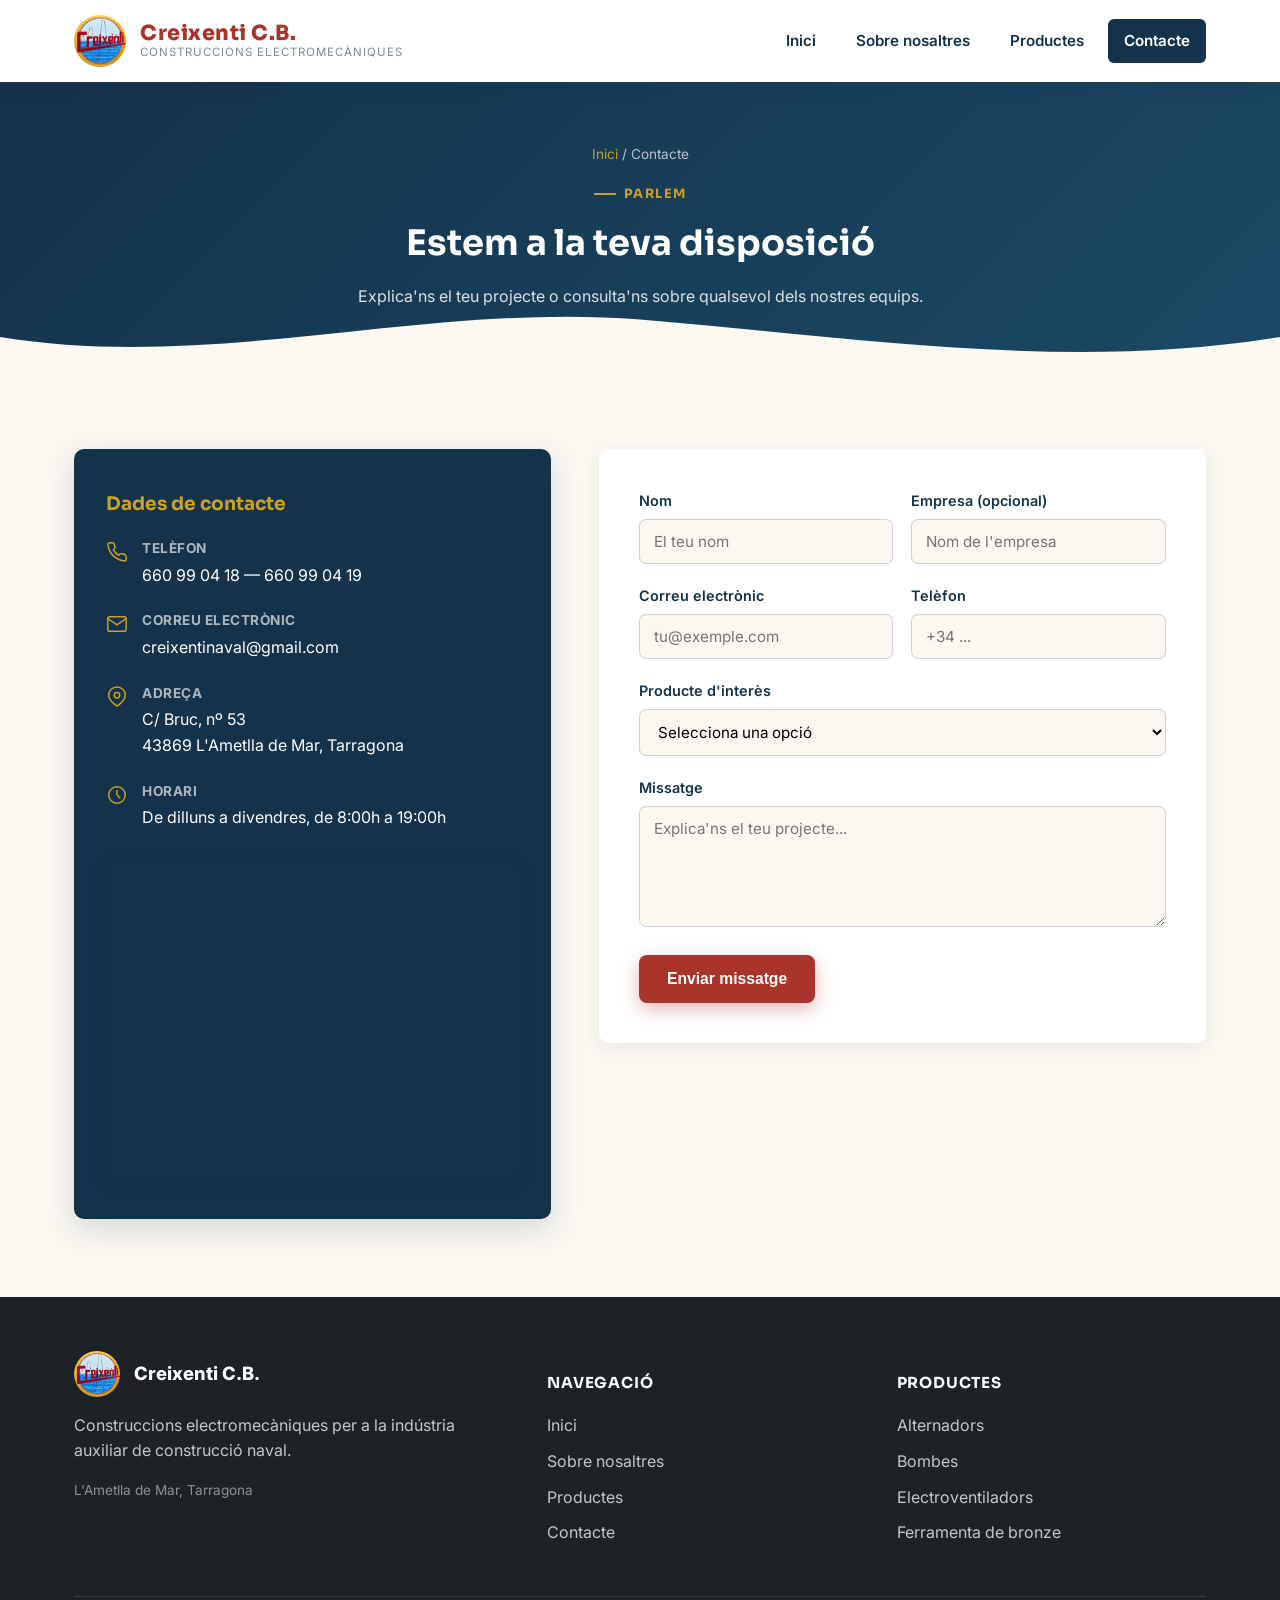
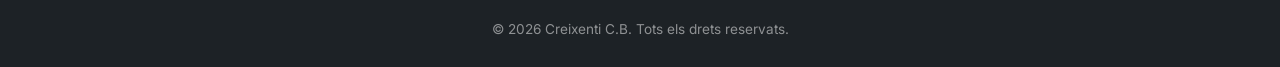
==== commit fff22fed: "Connecta el formulari de contacte a Web3Forms perque arribi per correu Els missatges del formulari a" ====
--- a/contacte.html
+++ b/contacte.html
@@ -10,7 +10,7 @@
 <link rel="preconnect" href="https://fonts.googleapis.com">
 <link rel="preconnect" href="https://fonts.gstatic.com" crossorigin>
 <link href="https://fonts.googleapis.com/css2?family=Sora:wght@600;700;800&family=Inter:wght@400;500;600;700&display=swap" rel="stylesheet">
-<link rel="stylesheet" href="css/styles.css">
+<link rel="stylesheet" href="css/styles.css?v=4">
 </head>
 <body>
 
@@ -71,7 +71,7 @@
         </svg>
         <div>
           <strong>Correu electrònic</strong>
-          <span><a href="mailto:creixentijordi@hotmail.com" style="color:inherit; text-decoration:none;">creixentijordi@hotmail.com</a></span>
+          <span><a href="mailto:creixentinaval@gmail.com" style="color:inherit; text-decoration:none;">creixentinaval@gmail.com</a></span>
         </div>
       </div>
 
@@ -104,12 +104,15 @@
     </div>
 
     <div class="contact-form reveal">
-      <div class="form-success">Gràcies pel teu missatge! Ens posarem en contacte amb tu el més aviat possible.</div>
-      <form>
+      <div class="form-success"></div>
+      <form id="contact-form">
+        <input type="hidden" name="access_key" value="0ffc1bc7-8ce4-42f9-aad8-748e648da897">
+        <input type="hidden" name="subject" value="Nou missatge des de la web de Creixenti C.B.">
+        <input type="checkbox" name="botcheck" style="display:none;" tabindex="-1" autocomplete="off">
         <div class="form-row">
           <div class="form-group">
             <label for="nom">Nom</label>
-            <input type="text" id="nom" name="nom" placeholder="El teu nom" required>
+            <input type="text" id="nom" name="name" placeholder="El teu nom" required>
           </div>
           <div class="form-group">
             <label for="empresa">Empresa (opcional)</label>
@@ -139,10 +142,9 @@
         </div>
         <div class="form-group">
           <label for="missatge">Missatge</label>
-          <textarea id="missatge" name="missatge" rows="5" placeholder="Explica'ns el teu projecte..." required></textarea>
+          <textarea id="missatge" name="message" placeholder="Explica'ns el teu projecte..." rows="5" required></textarea>
         </div>
         <button type="submit" class="btn btn-primary">Enviar missatge</button>
-        <p class="form-note">Aquest formulari és una demostració. Per rebre els missatges cal connectar-lo a un servei com Netlify Forms, Formspree o un backend propi.</p>
       </form>
     </div>
 
@@ -185,7 +187,7 @@
   </div>
 </footer>
 
-<script src="js/script.js"></script>
+<script src="js/script.js?v=4"></script>
 <script>document.getElementById("year").textContent = new Date().getFullYear();</script>
 </body>
 </html>
--- a/css/styles.css
+++ b/css/styles.css
@@ -193,7 +193,7 @@
   opacity: 0;
   pointer-events: none;
   transition: opacity 0.25s ease;
-  z-index: 105;
+  z-index: 90;
 }
 
 .nav-overlay.visible {
@@ -955,10 +955,20 @@
   flex-wrap: wrap;
 }
 
+.engineering-panel a {
+  flex: 1 1 420px;
+  display: block;
+}
+
 .engineering-panel img {
-  flex: 1 1 420px;
+  width: 100%;
   border-radius: 8px;
   border: 1px solid rgba(124, 139, 148, 0.2);
+  transition: opacity 0.2s ease;
+}
+
+.engineering-panel a:hover img {
+  opacity: 0.88;
 }
 
 .engineering-panel .engineering-text {
@@ -1102,6 +1112,18 @@
 
 .form-success.visible {
   display: block;
+}
+
+.form-success.is-error {
+  background: rgba(169, 52, 43, 0.1);
+  border-color: var(--color-red);
+  color: var(--color-red-dark);
+}
+
+.btn[disabled] {
+  opacity: 0.7;
+  cursor: not-allowed;
+  transform: none;
 }
 
 .map-embed {
@@ -1286,6 +1308,11 @@
     flex-direction: column;
   }
 
+  .two-col > * {
+    flex: none;
+    width: 100%;
+  }
+
   .product-block,
   .product-block.reverse {
     flex-direction: column;
@@ -1294,4 +1321,31 @@
   .form-row {
     grid-template-columns: 1fr;
   }
-}
+
+  .product-visual {
+    padding: 22px;
+  }
+
+  .spec-table td {
+    display: block;
+    width: auto !important;
+  }
+
+  .spec-table td:first-child {
+    padding-bottom: 2px;
+    color: var(--color-grey);
+    font-size: 0.82rem;
+    text-transform: uppercase;
+    letter-spacing: 0.4px;
+    font-weight: 700;
+  }
+
+  .spec-table td:last-child {
+    padding-top: 0;
+    padding-bottom: 14px;
+  }
+
+  .engineering-panel {
+    padding: 22px;
+  }
+}
